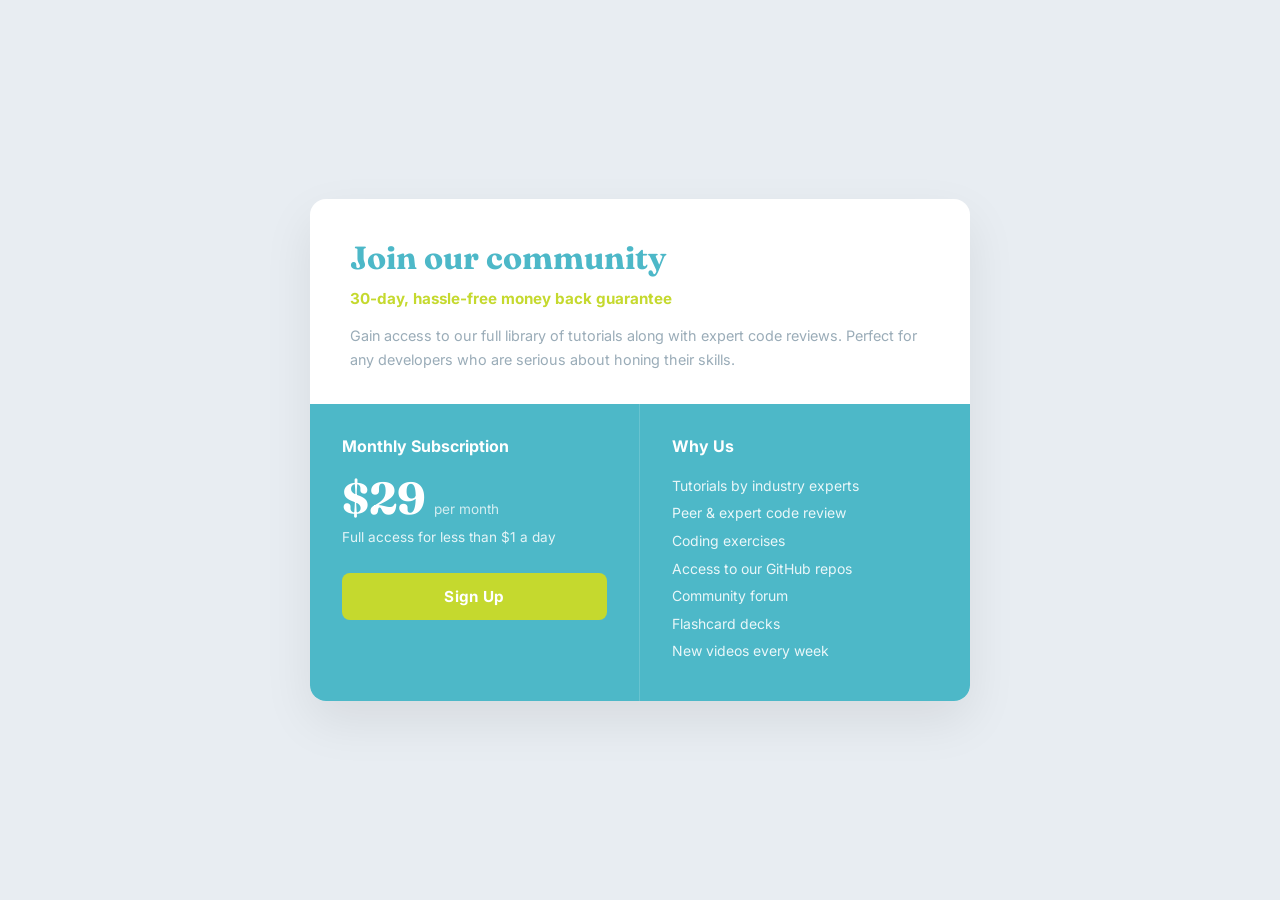
==== index.html @ 28e49456 "Add files via upload" ====
<!DOCTYPE html>
<html lang="en">
<head>
  <meta charset="UTF-8" />
  <meta name="viewport" content="width=device-width, initial-scale=1.0"/>
  <title>Join Our Community</title>
  <link href="https://fonts.googleapis.com/css2?family=Fraunces:wght@700&family=Inter:wght@400;600;700&display=swap" rel="stylesheet"/>
  <link rel="stylesheet" href="style.css">
</head>
<body>

  <div class="card">
    <!-- Header -->
    <div class="card__header">
      <h1 class="card__title">Join our community</h1>
      <p class="card__guarantee">30-day, hassle-free money back guarantee</p>
      <p class="card__description">
        Gain access to our full library of tutorials along with expert code reviews.
        Perfect for any developers who are serious about honing their skills.
      </p>
    </div>

    <!-- Body -->
    <div class="card__body">
      <!-- Pricing column -->
      <div class="card__pricing">
        <p class="section-title">Monthly Subscription</p>
        <div class="price-row">
          <span class="price-amount">$29</span>
          <span class="price-period">per month</span>
        </div>
        <p class="price-note">Full access for less than $1 a day</p>
        <button class="btn-signup" onclick="handleSignup()">Sign Up</button>
      </div>

      <!-- Why Us column -->
      <div class="card__why">
        <p class="section-title">Why Us</p>
        <ul class="features-list">
          <li>Tutorials by industry experts</li>
          <li>Peer &amp; expert code review</li>
          <li>Coding exercises</li>
          <li>Access to our GitHub repos</li>
          <li>Community forum</li>
          <li>Flashcard decks</li>
          <li>New videos every week</li>
        </ul>
      </div>
    </div>
  </div>

  <script src="script.js"></script>

</body>
</html>
---- style.css ----
*, *::before, *::after { box-sizing: border-box; margin: 0; padding: 0; }

    body {
      min-height: 100vh;
      background-color: #e8edf2;
      display: flex;
      align-items: center;
      justify-content: center;
      font-family: 'Inter', sans-serif;
      padding: 2rem;
    }

    .card {
      background: #fff;
      border-radius: 16px;
      overflow: hidden;
      max-width: 660px;
      width: 100%;
      box-shadow: 0 20px 50px rgba(0,0,0,0.08);
    }

    /* Top white section */
    .card__header {
      padding: 2.5rem 2.5rem 2rem;
    }

    .card__title {
      font-family: 'Fraunces', serif;
      font-size: 2rem;
      color: #4db8c8;
      margin-bottom: 0.75rem;
      line-height: 1.2;
    }

    .card__guarantee {
      font-size: 0.95rem;
      font-weight: 700;
      color: #c5d92e;
      margin-bottom: 1rem;
    }

    .card__description {
      font-size: 0.9rem;
      color: #9aacb8;
      line-height: 1.65;
    }

    /* Bottom teal section */
    .card__body {
      background: #4db8c8;
      display: grid;
      grid-template-columns: 1fr 1fr;
    }

    .card__pricing {
      padding: 2rem 2rem 2.5rem;
      border-right: 1px solid rgba(255,255,255,0.15);
    }

    .card__why {
      padding: 2rem 2rem 2.5rem;
    }

    .section-title {
      font-size: 1rem;
      font-weight: 700;
      color: #fff;
      margin-bottom: 1.25rem;
    }

    .price-row {
      display: flex;
      align-items: baseline;
      gap: 0.5rem;
      margin-bottom: 0.5rem;
    }

    .price-amount {
      font-family: 'Fraunces', serif;
      font-size: 2.8rem;
      font-weight: 700;
      color: #fff;
      line-height: 1;
    }

    .price-period {
      font-size: 0.85rem;
      color: rgba(255,255,255,0.75);
    }

    .price-note {
      font-size: 0.85rem;
      color: rgba(255,255,255,0.85);
      margin-bottom: 1.75rem;
    }

    .btn-signup {
      display: block;
      width: 100%;
      padding: 0.9rem 1rem;
      background: #c5d92e;
      color: #fff;
      font-family: 'Inter', sans-serif;
      font-size: 0.95rem;
      font-weight: 700;
      border: none;
      border-radius: 8px;
      cursor: pointer;
      letter-spacing: 0.02em;
      transition: background 0.2s, transform 0.15s;
    }

    .btn-signup:hover {
      background: #b5c926;
      transform: translateY(-1px);
    }

    .btn-signup:active {
      transform: translateY(0);
    }

    .features-list {
      list-style: none;
      display: flex;
      flex-direction: column;
      gap: 0.5rem;
    }

    .features-list li {
      font-size: 0.875rem;
      color: rgba(255,255,255,0.88);
      line-height: 1.4;
    }

    /* Mobile layout */
    @media (max-width: 500px) {
      .card__header {
        padding: 2rem 1.5rem 1.5rem;
      }

      .card__title {
        font-size: 1.6rem;
      }

      .card__body {
        grid-template-columns: 1fr;
      }

      .card__pricing {
        border-right: none;
        border-bottom: 1px solid rgba(255,255,255,0.15);
        padding: 1.75rem 1.5rem;
      }

      .card__why {
        padding: 1.75rem 1.5rem 2rem;
      }
    }
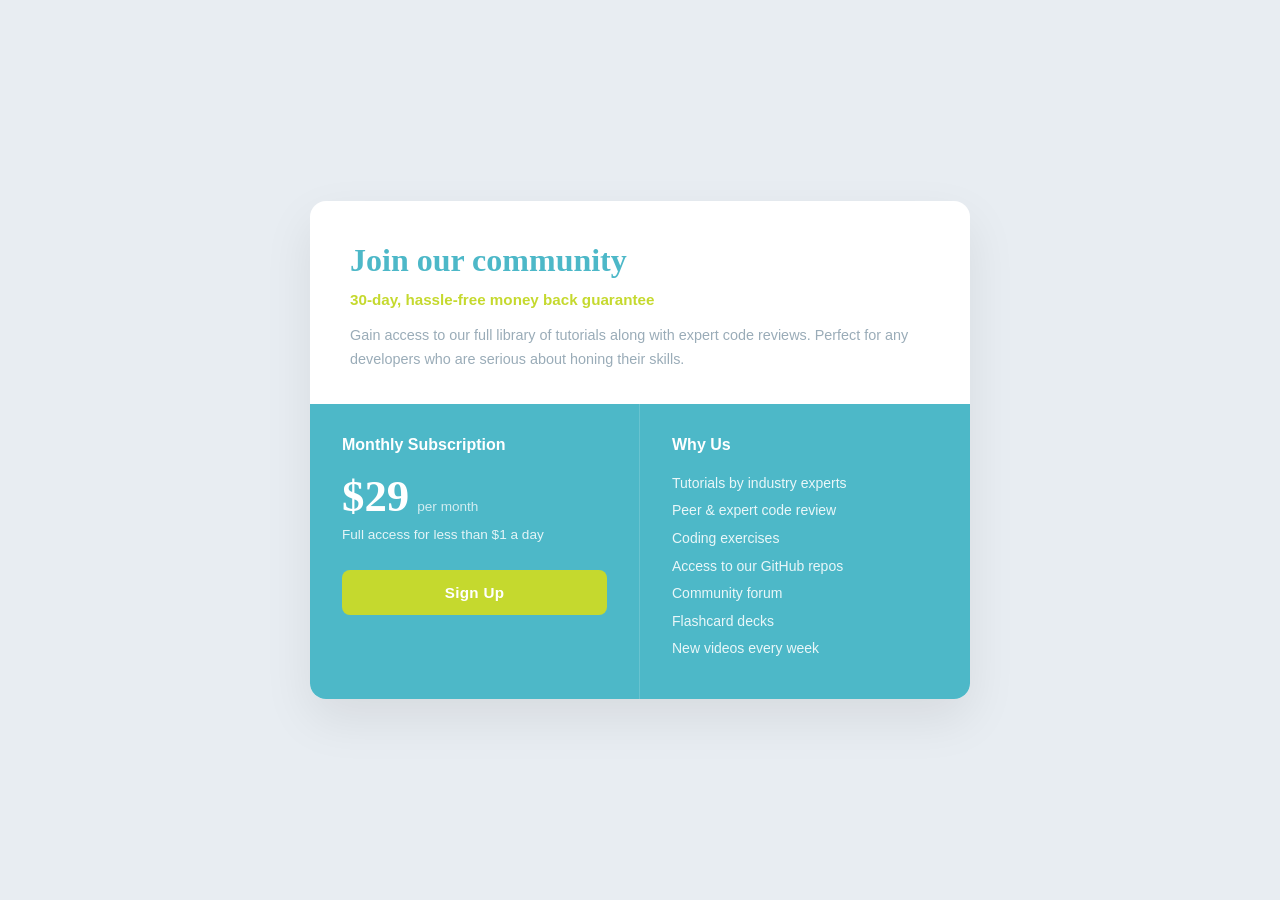
==== commit cead42a5: "Update index.html" ====
--- a/index.html
+++ b/index.html
@@ -4,7 +4,7 @@
   <meta charset="UTF-8" />
   <meta name="viewport" content="width=device-width, initial-scale=1.0"/>
   <title>Join Our Community</title>
-  <link href="https://fonts.googleapis.com/css2?family=Fraunces:wght@700&family=Inter:wght@400;600;700&display=swap" rel="stylesheet"/>
+
   <link rel="stylesheet" href="style.css">
 </head>
 <body>
@@ -30,7 +30,9 @@
           <span class="price-period">per month</span>
         </div>
         <p class="price-note">Full access for less than $1 a day</p>
-        <button class="btn-signup" onclick="handleSignup()">Sign Up</button>
+        <button class="btn-signup" onclick="window.location.href='signup.html'">
+    Sign Up
+</button>
       </div>
 
       <!-- Why Us column -->
--- a/style.css
+++ b/style.css
@@ -1,3 +1,11 @@
+@font-face {
+    font-family: "Figtree";
+    src: url("assets/fonts/Figtree-VariableFont_wght.ttf");
+}
+
+body {
+    font-family: "Figtree", sans-serif;
+}
 *, *::before, *::after { box-sizing: border-box; margin: 0; padding: 0; }
 
     body {
@@ -155,4 +163,4 @@
       .card__why {
         padding: 1.75rem 1.5rem 2rem;
       }
-    }+    }
